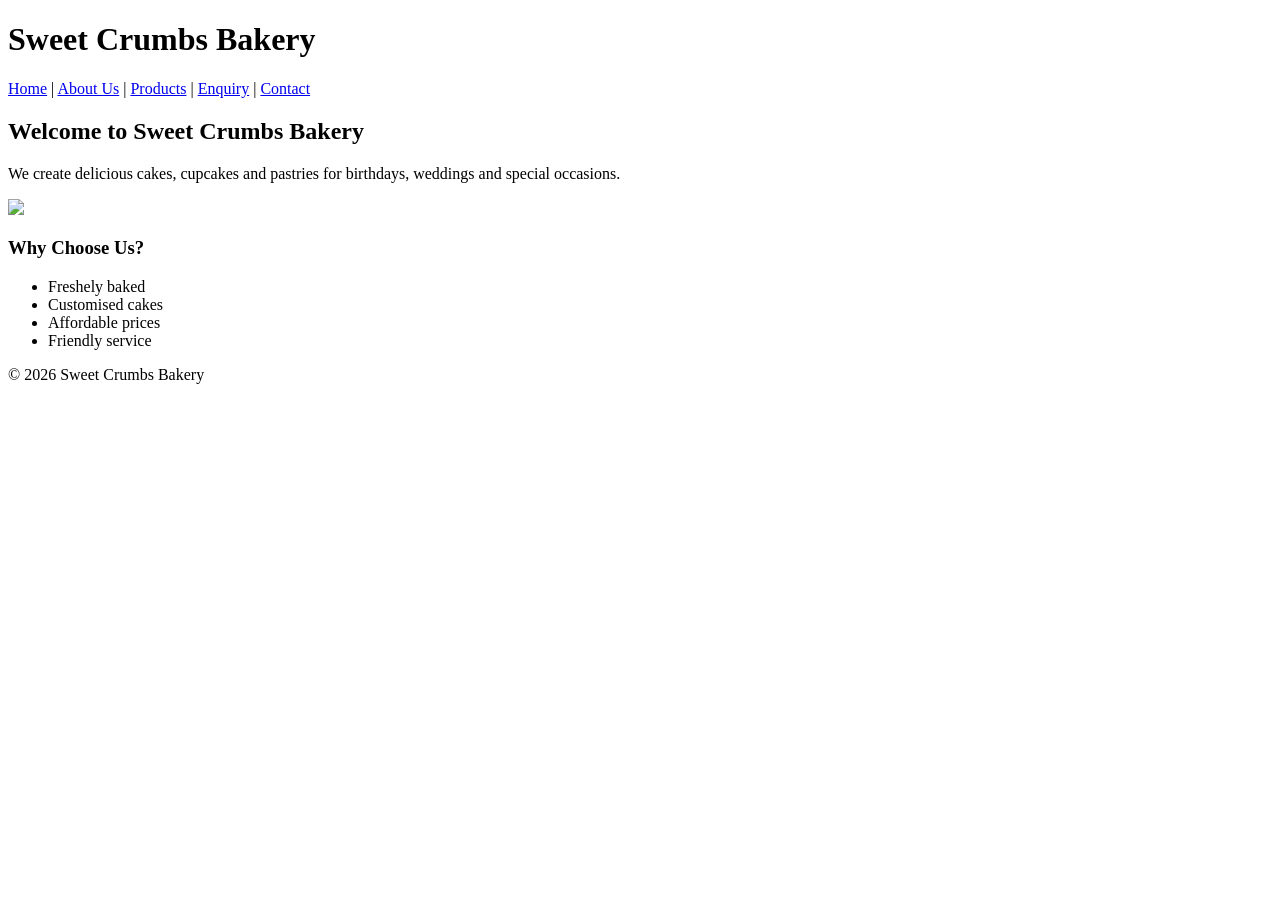
==== index.html @ f27a1487 "Add files via upload" ====
<!DOCTYPE html>
<html lang="en">

<head>

<meta charset="UTF-8">

<title>Home - Sweet Crumbs Bakery</title>

</head>


<body>


<header>

<h1>Sweet Crumbs Bakery</h1>


<nav>

<a href="index.html">Home</a> |

<a href="about.html">About Us</a> |

<a href="products.html">Products</a> |

<a href="enquiry.html">Enquiry</a> |

<a href="contact.html">Contact</a>

</nav>

</header>



<main>


<h2>Welcome to Sweet Crumbs Bakery</h2>


<p>
We create delicious cakes, cupcakes and pastries
for birthdays, weddings and special occasions.
</p>
<img src="images/cake3.png" cake3 width="500">
<h3>Why Choose Us?</h3>


<ul>

<li>Freshely baked</li>

<li>Customised cakes</li>

<li>Affordable prices</li>

<li>Friendly service</li>

</ul>


</main>



<footer>

<p>
&copy; 2026 Sweet Crumbs Bakery
</p>

</footer>


</body>

</html>
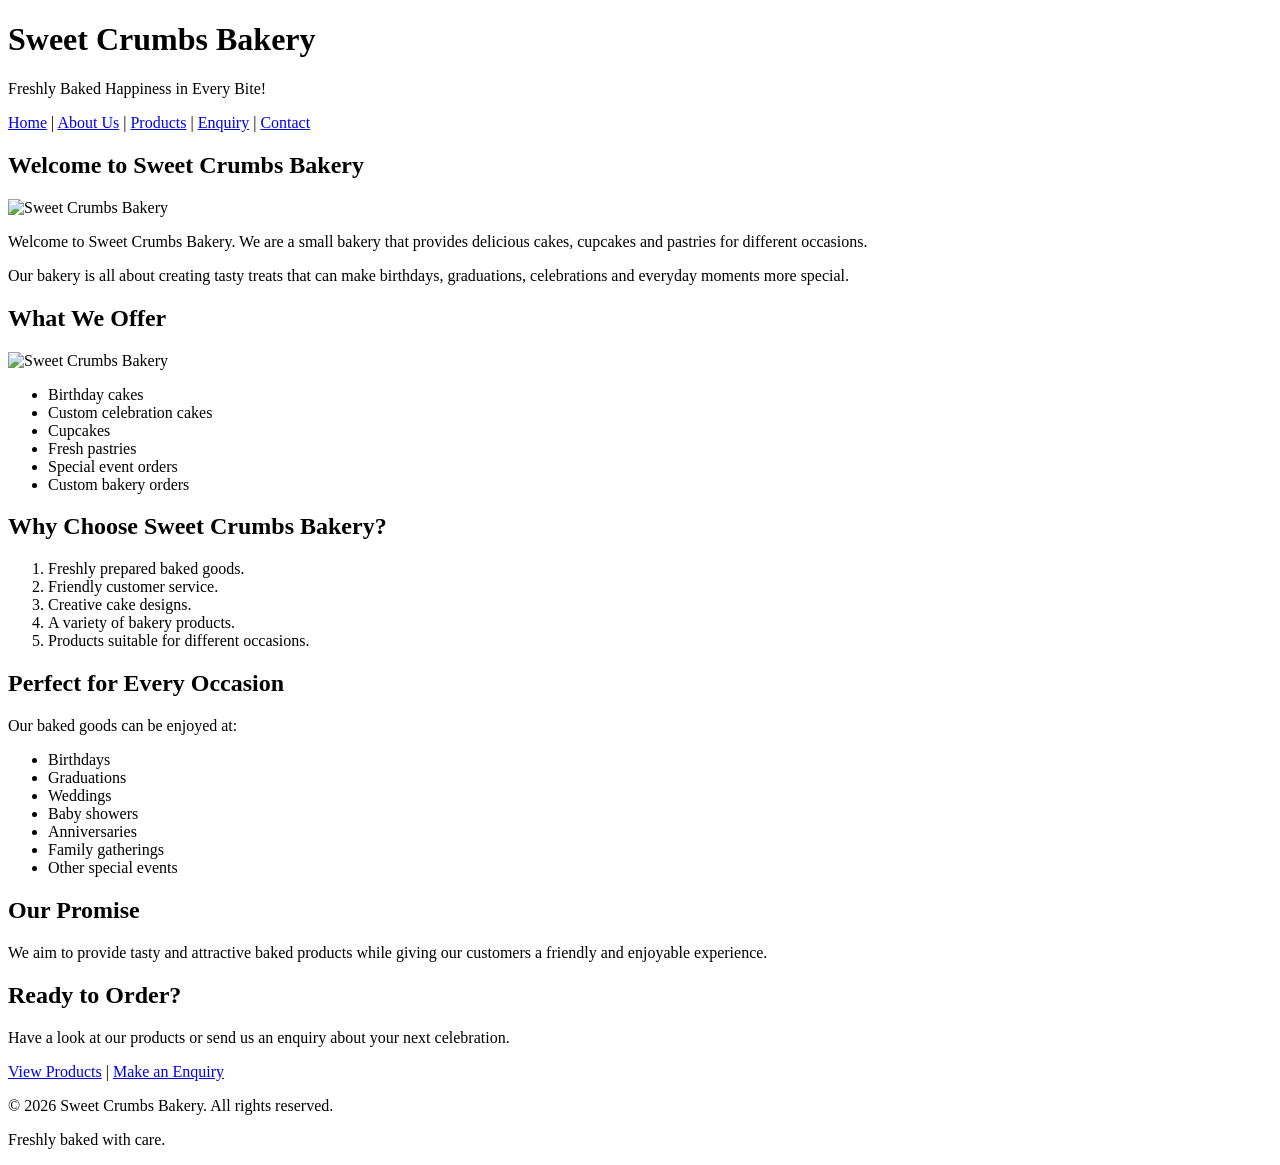
==== commit d9a67151: "Add files via upload" ====
--- a/index.html
+++ b/index.html
@@ -1,81 +1,97 @@
 <!DOCTYPE html>
-<html lang="en">
-
-<head>
-
-<meta charset="UTF-8">
-
-<title>Home - Sweet Crumbs Bakery</title>
-
-</head>
-
-
-<body>
-
-
-<header>
-
-<h1>Sweet Crumbs Bakery</h1>
-
-
-<nav>
-
-<a href="index.html">Home</a> |
-
-<a href="about.html">About Us</a> |
-
-<a href="products.html">Products</a> |
-
-<a href="enquiry.html">Enquiry</a> |
-
-<a href="contact.html">Contact</a>
-
-</nav>
-
-</header>
-
-
-
-<main>
-
-
-<h2>Welcome to Sweet Crumbs Bakery</h2>
-
-
-<p>
-We create delicious cakes, cupcakes and pastries
-for birthdays, weddings and special occasions.
-</p>
-<img src="images/cake3.png" cake3 width="500">
-<h3>Why Choose Us?</h3>
-
-
-<ul>
-
-<li>Freshely baked</li>
-
-<li>Customised cakes</li>
-
-<li>Affordable prices</li>
-
-<li>Friendly service</li>
-
-</ul>
-
-
-</main>
-
-
-
-<footer>
-
-<p>
-&copy; 2026 Sweet Crumbs Bakery
-</p>
-
-</footer>
-
-
-</body>
-
-</html>+<html>
+    <head>
+        <title>Sweet Crumbs Bakery - Home</title>
+    </head>
+    <body>
+    <header>
+        <h1>Sweet Crumbs Bakery</h1>
+        <p>Freshly Baked Happiness in Every Bite!</p>
+        <nav>
+            <a href="index.html">Home</a> |
+            <a href="About.html">About Us</a> |
+            <a href="Products.html">Products</a> |
+            <a href="Enquiry.html">Enquiry</a> |
+            <a href="Contact.html">Contact</a>
+        </nav>
+    </header>
+    <main>
+        <div>
+            <h2>Welcome to Sweet Crumbs Bakery</h2>
+            <img src="images/cake 6.jpg"
+                 alt="Sweet Crumbs Bakery"
+                 width="300">
+            <p>
+                Welcome to Sweet Crumbs Bakery. We are a small bakery
+                that provides delicious cakes, cupcakes and pastries
+                for different occasions.
+            </p>
+            <p>
+                Our bakery is all about creating tasty treats that
+                can make birthdays, graduations, celebrations and
+                everyday moments more special.
+            </p>
+        </div>
+        <div>
+            <h2>What We Offer</h2>
+            <img src="images/cake 2.jpg"
+                 alt="Sweet Crumbs Bakery"
+                 width="300">
+            <ul>
+                <li>Birthday cakes</li>
+                <li>Custom celebration cakes</li>
+                <li>Cupcakes</li>
+                <li>Fresh pastries</li>
+                <li>Special event orders</li>
+                <li>Custom bakery orders</li>
+            </ul>
+        </div>
+        <div>
+            <h2>Why Choose Sweet Crumbs Bakery?</h2>
+            <ol>
+                <li>Freshly prepared baked goods.</li>
+                <li>Friendly customer service.</li>
+                <li>Creative cake designs.</li>
+                <li>A variety of bakery products.</li>
+                <li>Products suitable for different occasions.</li>
+            </ol>
+        </div>
+        <div>
+            <h2>Perfect for Every Occasion</h2>
+            <p>Our baked goods can be enjoyed at:</p>
+            <ul>
+                <li>Birthdays</li>
+                <li>Graduations</li>
+                <li>Weddings</li>
+                <li>Baby showers</li>
+                <li>Anniversaries</li>
+                <li>Family gatherings</li>
+                <li>Other special events</li>
+            </ul>
+        </div>
+        <div>
+            <h2>Our Promise</h2>
+            <p>
+                We aim to provide tasty and attractive baked products
+                while giving our customers a friendly and enjoyable
+                experience.
+            </p>
+        </div>
+        <div>
+            <h2>Ready to Order?</h2>
+            <p>
+                Have a look at our products or send us an enquiry
+                about your next celebration.
+            </p>
+            <p>
+                <a href="Products.html">View Products</a> |
+                <a href="Enquiry.html">Make an Enquiry</a>
+            </p>
+        </div>
+    </main>
+    <footer>
+        <p>&copy; 2026 Sweet Crumbs Bakery. All rights reserved.</p>
+        <p>Freshly baked with care.</p>
+    </footer>
+ </body>
+ </html>
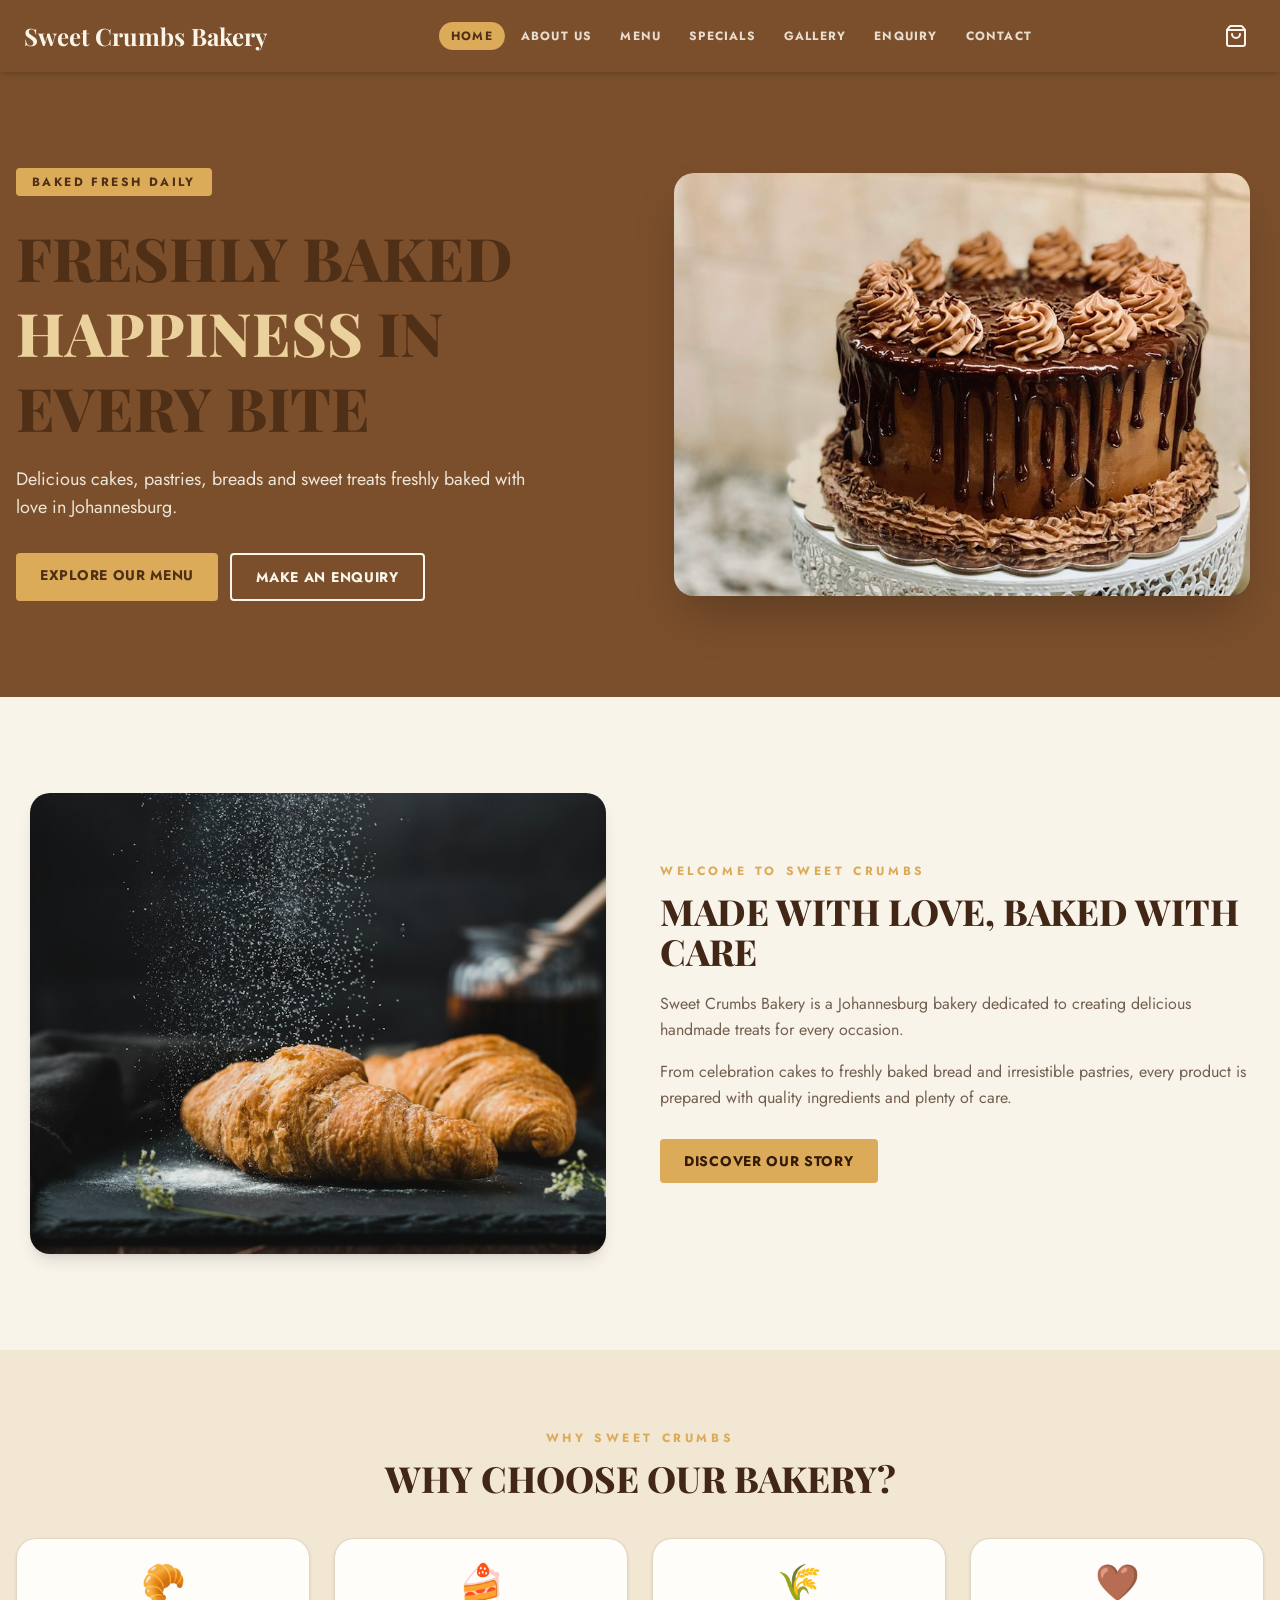
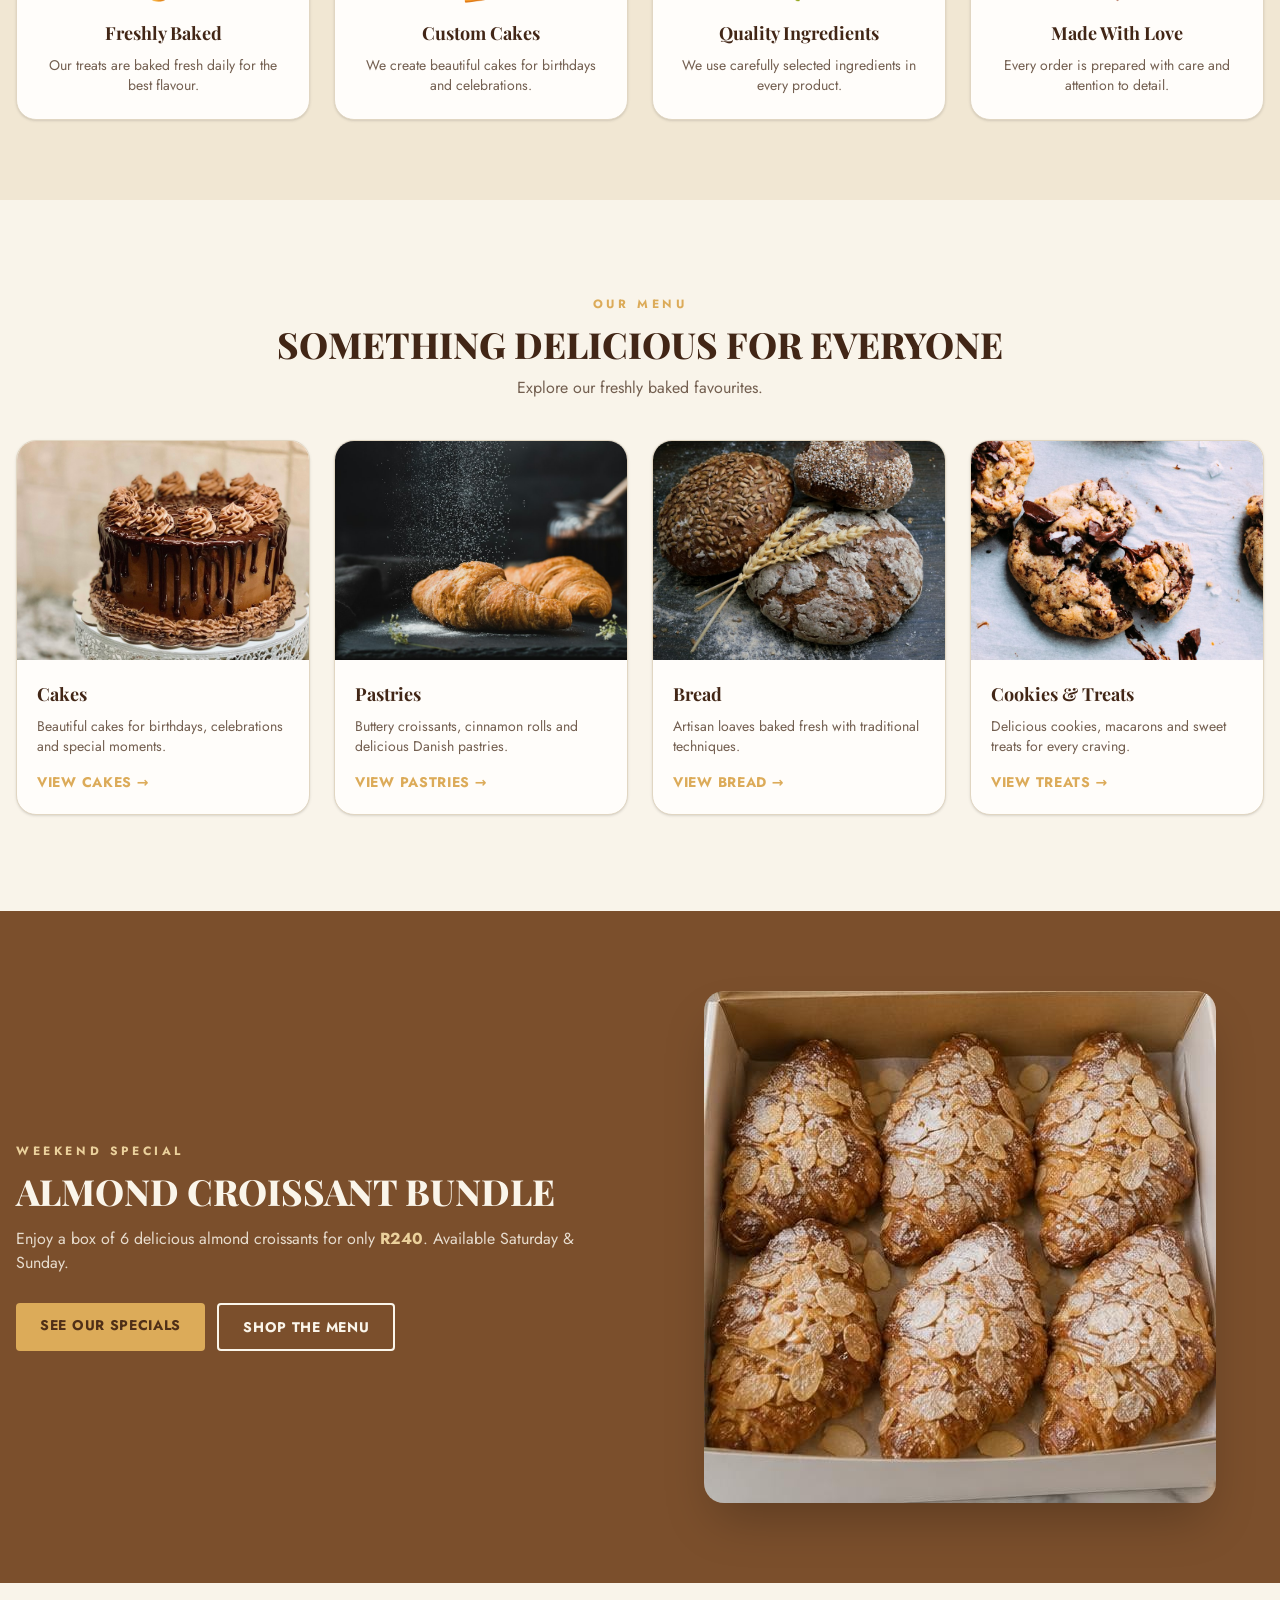
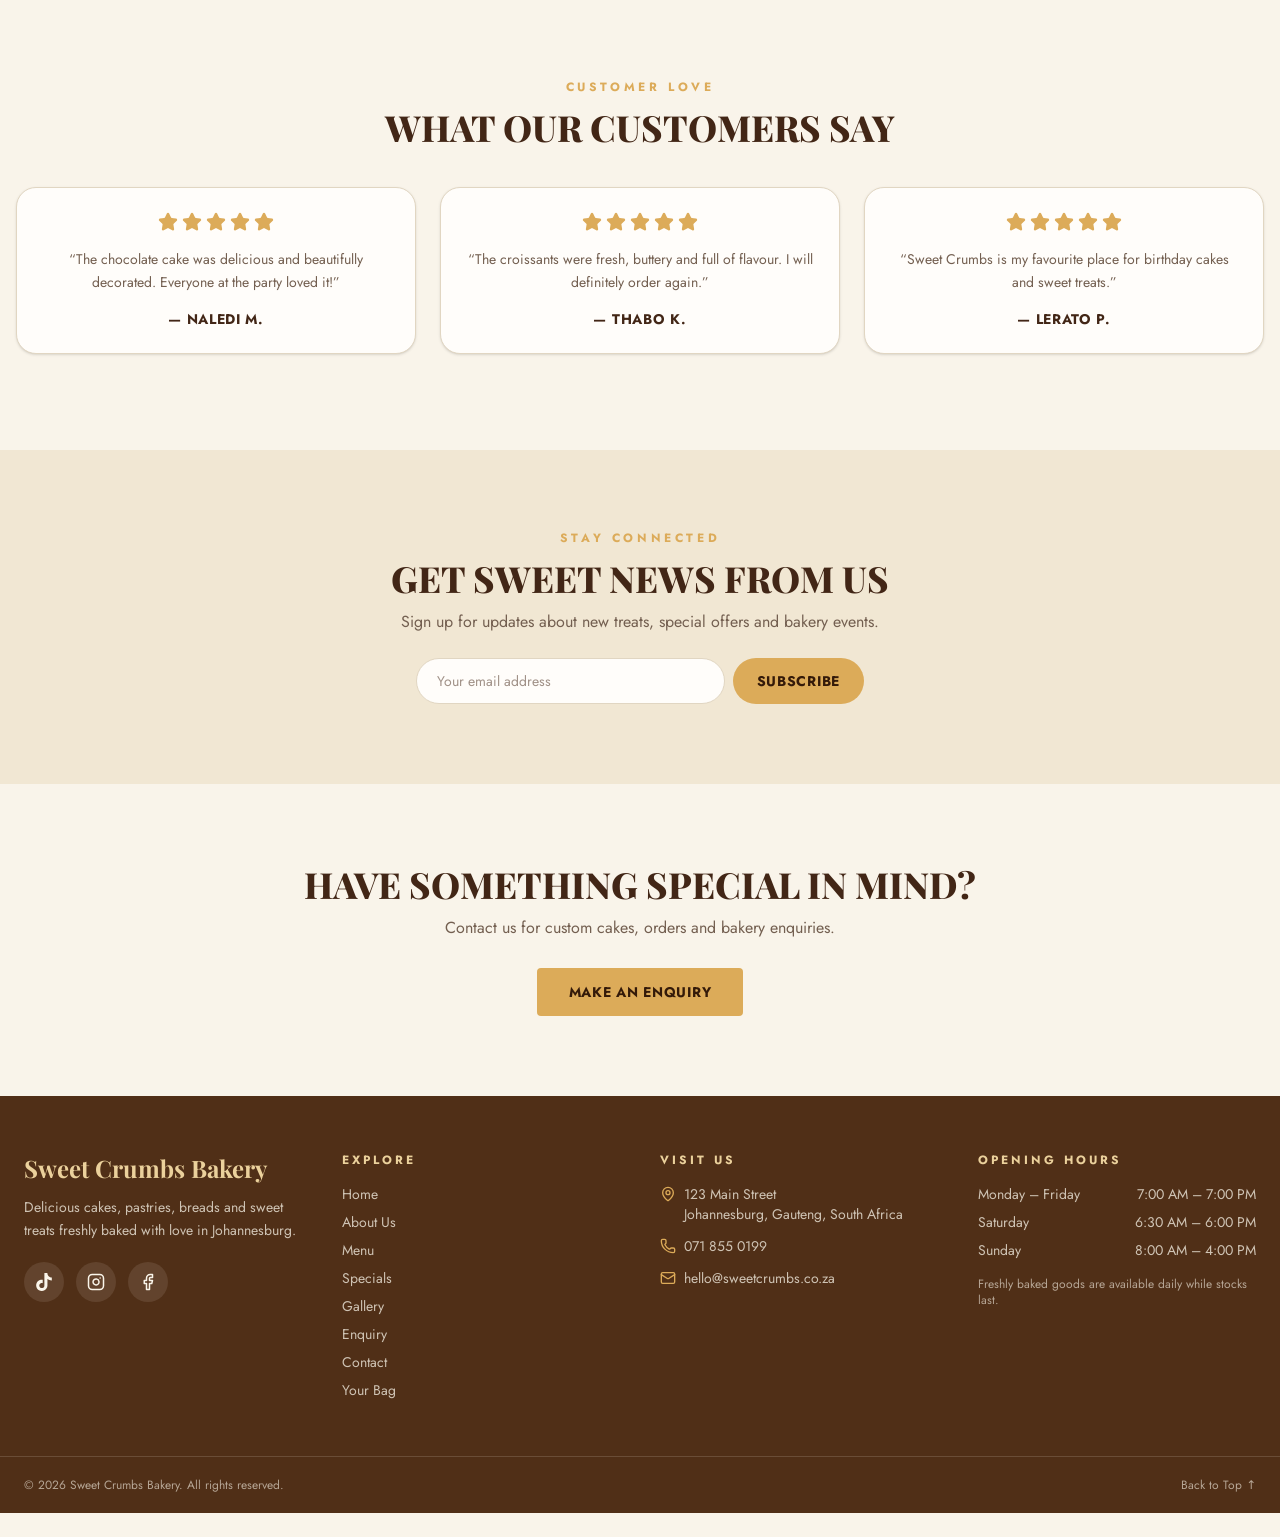
==== commit 4469ad9e: "Add files via upload" ====
--- a/index.html
+++ b/index.html
@@ -1,97 +1,10 @@
-<!DOCTYPE html>
-<html>
-    <head>
-        <title>Sweet Crumbs Bakery - Home</title>
-    </head>
-    <body>
-    <header>
-        <h1>Sweet Crumbs Bakery</h1>
-        <p>Freshly Baked Happiness in Every Bite!</p>
-        <nav>
-            <a href="index.html">Home</a> |
-            <a href="About.html">About Us</a> |
-            <a href="Products.html">Products</a> |
-            <a href="Enquiry.html">Enquiry</a> |
-            <a href="Contact.html">Contact</a>
-        </nav>
-    </header>
-    <main>
-        <div>
-            <h2>Welcome to Sweet Crumbs Bakery</h2>
-            <img src="images/cake 6.jpg"
-                 alt="Sweet Crumbs Bakery"
-                 width="300">
-            <p>
-                Welcome to Sweet Crumbs Bakery. We are a small bakery
-                that provides delicious cakes, cupcakes and pastries
-                for different occasions.
-            </p>
-            <p>
-                Our bakery is all about creating tasty treats that
-                can make birthdays, graduations, celebrations and
-                everyday moments more special.
-            </p>
-        </div>
-        <div>
-            <h2>What We Offer</h2>
-            <img src="images/cake 2.jpg"
-                 alt="Sweet Crumbs Bakery"
-                 width="300">
-            <ul>
-                <li>Birthday cakes</li>
-                <li>Custom celebration cakes</li>
-                <li>Cupcakes</li>
-                <li>Fresh pastries</li>
-                <li>Special event orders</li>
-                <li>Custom bakery orders</li>
-            </ul>
-        </div>
-        <div>
-            <h2>Why Choose Sweet Crumbs Bakery?</h2>
-            <ol>
-                <li>Freshly prepared baked goods.</li>
-                <li>Friendly customer service.</li>
-                <li>Creative cake designs.</li>
-                <li>A variety of bakery products.</li>
-                <li>Products suitable for different occasions.</li>
-            </ol>
-        </div>
-        <div>
-            <h2>Perfect for Every Occasion</h2>
-            <p>Our baked goods can be enjoyed at:</p>
-            <ul>
-                <li>Birthdays</li>
-                <li>Graduations</li>
-                <li>Weddings</li>
-                <li>Baby showers</li>
-                <li>Anniversaries</li>
-                <li>Family gatherings</li>
-                <li>Other special events</li>
-            </ul>
-        </div>
-        <div>
-            <h2>Our Promise</h2>
-            <p>
-                We aim to provide tasty and attractive baked products
-                while giving our customers a friendly and enjoyable
-                experience.
-            </p>
-        </div>
-        <div>
-            <h2>Ready to Order?</h2>
-            <p>
-                Have a look at our products or send us an enquiry
-                about your next celebration.
-            </p>
-            <p>
-                <a href="Products.html">View Products</a> |
-                <a href="Enquiry.html">Make an Enquiry</a>
-            </p>
-        </div>
-    </main>
-    <footer>
-        <p>&copy; 2026 Sweet Crumbs Bakery. All rights reserved.</p>
-        <p>Freshly baked with care.</p>
-    </footer>
- </body>
- </html>+<!DOCTYPE html>
+<html lang="en"><head><meta charset="utf-8"/><meta content="width=device-width, initial-scale=1" name="viewport"/><link data-precedence="default" href="styles/style.css" rel="stylesheet"/><link data-precedence="default" href="https://fonts.googleapis.com/css2?family=Playfair+Display:wght@600;700;800;900&amp;family=Jost:wght@400;500;600;700&amp;display=swap" rel="stylesheet"/><title>Sweet Crumbs Bakery | Freshly Baked Happiness in Every Bite</title><meta content="Sweet Crumbs Bakery" name="author"/><meta content="Delicious cakes, pastries, breads and sweet treats freshly baked with love in Johannesburg. Browse the menu and order from Sweet Crumbs Bakery." name="description"/><meta content="Sweet Crumbs Bakery" property="og:title"/><meta content="Delicious cakes, pastries, breads and sweet treats freshly baked with love in Johannesburg." property="og:description"/><meta content="website" property="og:type"/><meta content="summary_large_image" name="twitter:card"/><meta content="https://images.unsplash.com/photo-1578985545062-69928b1d9587?auto=format&amp;fit=crop&amp;w=1200&amp;q=80" property="og:image"/><meta content="https://images.unsplash.com/photo-1578985545062-69928b1d9587?auto=format&amp;fit=crop&amp;w=1200&amp;q=80" name="twitter:image"/><link href="Assets/favicon.ico" rel="icon" type="image/x-icon"/><link href="https://fonts.googleapis.com" rel="preconnect"/><link crossorigin="anonymous" href="https://fonts.gstatic.com" rel="preconnect"/>
+<meta content="Sweet Crumbs Bakery" name="twitter:title"/><meta content="Delicious cakes, pastries, breads and sweet treats freshly baked with love in Johannesburg." name="twitter:description"/></head><body><div class="flex min-h-screen flex-col bg-background font-body text-foreground" id="top"><header class="sticky top-0 z-40 bg-bakery-brown shadow-md"><div class="mx-auto flex max-w-7xl items-center justify-between gap-4 px-4 py-4 sm:px-6"><a aria-current="page" class="font-display text-xl font-bold text-bakery-cream sm:text-2xl active" data-status="active" href="index.html">Sweet Crumbs Bakery</a><nav aria-label="Main navigation" class="hidden items-center gap-1 lg:flex"><a aria-current="page" class="rounded-full px-3 py-1.5 text-xs font-bold uppercase tracking-widest transition-colors bg-bakery-gold text-bakery-brown-deep active" data-status="active" href="index.html">Home</a><a class="rounded-full px-3 py-1.5 text-xs font-bold uppercase tracking-widest transition-colors text-bakery-cream/85 hover:text-bakery-gold-soft" href="about.html">About Us</a><a class="rounded-full px-3 py-1.5 text-xs font-bold uppercase tracking-widest transition-colors text-bakery-cream/85 hover:text-bakery-gold-soft" href="menu.html">Menu</a><a class="rounded-full px-3 py-1.5 text-xs font-bold uppercase tracking-widest transition-colors text-bakery-cream/85 hover:text-bakery-gold-soft" href="specials.html">Specials</a><a class="rounded-full px-3 py-1.5 text-xs font-bold uppercase tracking-widest transition-colors text-bakery-cream/85 hover:text-bakery-gold-soft" href="gallery.html">Gallery</a><a class="rounded-full px-3 py-1.5 text-xs font-bold uppercase tracking-widest transition-colors text-bakery-cream/85 hover:text-bakery-gold-soft" href="enquiry.html">Enquiry</a><a class="rounded-full px-3 py-1.5 text-xs font-bold uppercase tracking-widest transition-colors text-bakery-cream/85 hover:text-bakery-gold-soft" href="contact.html">Contact</a></nav><div class="flex items-center gap-2"><a aria-label="Open your bag, 0 items" class="relative inline-flex items-center justify-center rounded-full p-2 text-bakery-cream transition-colors hover:text-bakery-gold-soft" href="cart.html"><svg aria-hidden="true" class="lucide lucide-shopping-bag h-6 w-6" fill="none" height="24" stroke="currentColor" stroke-linecap="round" stroke-linejoin="round" stroke-width="2" viewbox="0 0 24 24" width="24" xmlns="http://www.w3.org/2000/svg"><path d="M16 10a4 4 0 0 1-8 0"></path><path d="M3.103 6.034h17.794"></path><path d="M3.4 5.467a2 2 0 0 0-.4 1.2V20a2 2 0 0 0 2 2h14a2 2 0 0 0 2-2V6.667a2 2 0 0 0-.4-1.2l-2-2.667A2 2 0 0 0 17 2H7a2 2 0 0 0-1.6.8z"></path></svg></a><button aria-expanded="false" aria-label="Open menu" class="inline-flex items-center justify-center rounded-full p-2 text-bakery-cream transition-colors hover:text-bakery-gold-soft lg:hidden" type="button"><svg aria-hidden="true" class="lucide lucide-menu h-6 w-6" fill="none" height="24" stroke="currentColor" stroke-linecap="round" stroke-linejoin="round" stroke-width="2" viewbox="0 0 24 24" width="24" xmlns="http://www.w3.org/2000/svg"><path d="M4 5h16"></path><path d="M4 12h16"></path><path d="M4 19h16"></path></svg></button></div></div></header><main class="flex-1"><!--$--><div><section class="bg-bakery-brown px-4 py-16 sm:py-24"><div class="mx-auto grid max-w-7xl items-center gap-10 lg:grid-cols-2"><div class="text-center lg:text-left"><span class="inline-block rounded bg-bakery-gold px-4 py-1.5 text-xs font-bold uppercase tracking-[0.2em] text-bakery-brown-deep">Baked Fresh Daily</span><h1 class="mt-6 font-display text-4xl font-extrabold uppercase leading-tight text-bakery-brown-deep sm:text-5xl lg:text-6xl">Freshly Baked<!-- --> <span class="text-bakery-gold-soft">Happiness</span> in Every Bite</h1><p class="mx-auto mt-5 max-w-lg text-lg text-bakery-cream/90 lg:mx-0">Delicious cakes, pastries, breads and sweet treats freshly baked with love in Johannesburg.</p><div class="mt-8 flex flex-wrap justify-center gap-3 lg:justify-start"><a class="rounded bg-bakery-gold px-6 py-3 text-sm font-bold uppercase tracking-wider text-bakery-brown-deep transition-colors hover:bg-bakery-gold-soft" href="menu.html">Explore Our Menu</a><a class="rounded border-2 border-bakery-cream px-6 py-3 text-sm font-bold uppercase tracking-wider text-bakery-cream transition-colors hover:bg-bakery-cream hover:text-bakery-brown-deep" href="enquiry.html">Make an Enquiry</a></div></div><div><img alt="Chocolate cake with chocolate icing" class="mx-auto w-full max-w-xl rounded-2xl shadow-2xl" src="images/photo-1578985545062-69928b1d95.jpg"/></div></div></section><section class="px-4 py-16 sm:py-24"><div class="mx-auto grid max-w-7xl items-center gap-10 lg:grid-cols-2"><div><img alt="Fresh butter croissants" class="mx-auto w-full max-w-xl rounded-2xl shadow-lg" src="images/photo-1555507036-ab1f4038808a.jpg"/></div><div class="text-center lg:text-left"><p class="text-xs font-bold uppercase tracking-[0.3em] text-primary">Welcome to Sweet Crumbs</p><h2 class="mt-3 font-display text-3xl font-extrabold uppercase text-foreground sm:text-4xl">Made With Love, Baked With Care</h2><p class="mt-5 text-base leading-relaxed text-muted-foreground">Sweet Crumbs Bakery is a Johannesburg bakery dedicated to creating delicious handmade treats for every occasion.</p><p class="mt-4 text-base leading-relaxed text-muted-foreground">From celebration cakes to freshly baked bread and irresistible pastries, every product is prepared with quality ingredients and plenty of care.</p><a class="mt-7 inline-block rounded bg-primary px-6 py-3 text-sm font-bold uppercase tracking-wider text-primary-foreground transition-colors hover:bg-primary/90" href="about.html">Discover Our Story</a></div></div></section><section class="bg-secondary px-4 py-16 sm:py-20"><div class="mx-auto max-w-7xl text-center"><p class="text-xs font-bold uppercase tracking-[0.3em] text-primary">Why Sweet Crumbs</p><h2 class="mt-3 font-display text-3xl font-extrabold uppercase text-foreground sm:text-4xl">Why Choose Our Bakery?</h2><div class="mt-10 grid gap-6 sm:grid-cols-2 lg:grid-cols-4"><div class="rounded-2xl border bg-card p-6 shadow-sm transition-shadow hover:shadow-md"><div class="text-4xl">🥐</div><h3 class="mt-4 font-display text-lg font-bold text-foreground">Freshly Baked</h3><p class="mt-2 text-sm text-muted-foreground">Our treats are baked fresh daily for the best flavour.</p></div><div class="rounded-2xl border bg-card p-6 shadow-sm transition-shadow hover:shadow-md"><div class="text-4xl">🍰</div><h3 class="mt-4 font-display text-lg font-bold text-foreground">Custom Cakes</h3><p class="mt-2 text-sm text-muted-foreground">We create beautiful cakes for birthdays and celebrations.</p></div><div class="rounded-2xl border bg-card p-6 shadow-sm transition-shadow hover:shadow-md"><div class="text-4xl">🌾</div><h3 class="mt-4 font-display text-lg font-bold text-foreground">Quality Ingredients</h3><p class="mt-2 text-sm text-muted-foreground">We use carefully selected ingredients in every product.</p></div><div class="rounded-2xl border bg-card p-6 shadow-sm transition-shadow hover:shadow-md"><div class="text-4xl">🤎</div><h3 class="mt-4 font-display text-lg font-bold text-foreground">Made With Love</h3><p class="mt-2 text-sm text-muted-foreground">Every order is prepared with care and attention to detail.</p></div></div></div></section><section class="px-4 py-16 sm:py-24"><div class="mx-auto max-w-7xl text-center"><p class="text-xs font-bold uppercase tracking-[0.3em] text-primary">Our Menu</p><h2 class="mt-3 font-display text-3xl font-extrabold uppercase text-foreground sm:text-4xl">Something Delicious for Everyone</h2><p class="mt-3 text-base text-muted-foreground">Explore our freshly baked favourites.</p><div class="mt-10 grid gap-6 sm:grid-cols-2 lg:grid-cols-4"><div class="group overflow-hidden rounded-2xl border bg-card text-left shadow-sm transition-shadow hover:shadow-md"><div class="aspect-[4/3] overflow-hidden"><img alt="Cakes" class="h-full w-full object-cover transition-transform duration-300 group-hover:scale-105" loading="lazy" src="images/photo-1578985545062-69928b1d95.jpg"/></div><div class="p-5"><h3 class="font-display text-lg font-bold text-foreground">Cakes</h3><p class="mt-2 text-sm text-muted-foreground">Beautiful cakes for birthdays, celebrations and special moments.</p><a class="mt-4 inline-block text-sm font-bold uppercase tracking-wider text-primary transition-colors hover:text-primary/80" href="menu.html">View Cakes<!-- --> →</a></div></div><div class="group overflow-hidden rounded-2xl border bg-card text-left shadow-sm transition-shadow hover:shadow-md"><div class="aspect-[4/3] overflow-hidden"><img alt="Pastries" class="h-full w-full object-cover transition-transform duration-300 group-hover:scale-105" loading="lazy" src="images/photo-1555507036-ab1f4038808a.jpg"/></div><div class="p-5"><h3 class="font-display text-lg font-bold text-foreground">Pastries</h3><p class="mt-2 text-sm text-muted-foreground">Buttery croissants, cinnamon rolls and delicious Danish pastries.</p><a class="mt-4 inline-block text-sm font-bold uppercase tracking-wider text-primary transition-colors hover:text-primary/80" href="menu.html">View Pastries<!-- --> →</a></div></div><div class="group overflow-hidden rounded-2xl border bg-card text-left shadow-sm transition-shadow hover:shadow-md"><div class="aspect-[4/3] overflow-hidden"><img alt="Bread" class="h-full w-full object-cover transition-transform duration-300 group-hover:scale-105" loading="lazy" src="images/photo-1509440159596-0249088772.jpg"/></div><div class="p-5"><h3 class="font-display text-lg font-bold text-foreground">Bread</h3><p class="mt-2 text-sm text-muted-foreground">Artisan loaves baked fresh with traditional techniques.</p><a class="mt-4 inline-block text-sm font-bold uppercase tracking-wider text-primary transition-colors hover:text-primary/80" href="menu.html">View Bread<!-- --> →</a></div></div><div class="group overflow-hidden rounded-2xl border bg-card text-left shadow-sm transition-shadow hover:shadow-md"><div class="aspect-[4/3] overflow-hidden"><img alt="Cookies &amp; Treats" class="h-full w-full object-cover transition-transform duration-300 group-hover:scale-105" loading="lazy" src="images/photo-1499636136210-6f4ee91558.jpg"/></div><div class="p-5"><h3 class="font-display text-lg font-bold text-foreground">Cookies &amp; Treats</h3><p class="mt-2 text-sm text-muted-foreground">Delicious cookies, macarons and sweet treats for every craving.</p><a class="mt-4 inline-block text-sm font-bold uppercase tracking-wider text-primary transition-colors hover:text-primary/80" href="menu.html">View Treats<!-- --> →</a></div></div></div></div></section><section class="bg-bakery-brown px-4 py-16 sm:py-20"><div class="mx-auto grid max-w-7xl items-center gap-8 lg:grid-cols-2"><div class="text-center lg:text-left"><p class="text-xs font-bold uppercase tracking-[0.3em] text-bakery-gold-soft">Weekend Special</p><h2 class="mt-3 font-display text-3xl font-extrabold uppercase text-bakery-cream sm:text-4xl">Almond Croissant Bundle</h2><p class="mt-4 text-base text-bakery-cream/85">Enjoy a box of 6 delicious almond croissants for only<!-- --> <span class="font-bold text-bakery-gold-soft">R240</span>. Available Saturday &amp; Sunday.</p><div class="mt-7 flex flex-wrap justify-center gap-3 lg:justify-start"><a class="rounded bg-bakery-gold px-6 py-3 text-sm font-bold uppercase tracking-wider text-bakery-brown-deep transition-colors hover:bg-bakery-gold-soft" href="specials.html">See Our Specials</a><a class="rounded border-2 border-bakery-cream px-6 py-3 text-sm font-bold uppercase tracking-wider text-bakery-cream transition-colors hover:bg-bakery-cream hover:text-bakery-brown-deep" href="menu.html">Shop the Menu</a></div></div><img alt="Almond croissants" class="mx-auto w-full max-w-lg rounded-2xl shadow-2xl" loading="lazy" src="images/almond-croissants.jpg"/></div></section><section class="px-4 py-16 sm:py-24"><div class="mx-auto max-w-7xl text-center"><p class="text-xs font-bold uppercase tracking-[0.3em] text-primary">Customer Love</p><h2 class="mt-3 font-display text-3xl font-extrabold uppercase text-foreground sm:text-4xl">What Our Customers Say</h2><div class="mt-10 grid gap-6 md:grid-cols-3"><div class="rounded-2xl border bg-card p-6 shadow-sm"><div class="flex justify-center gap-1 text-primary"><svg aria-hidden="true" class="lucide lucide-star h-5 w-5 fill-current" fill="none" height="24" stroke="currentColor" stroke-linecap="round" stroke-linejoin="round" stroke-width="2" viewbox="0 0 24 24" width="24" xmlns="http://www.w3.org/2000/svg"><path d="M11.525 2.295a.53.53 0 0 1 .95 0l2.31 4.679a2.123 2.123 0 0 0 1.595 1.16l5.166.756a.53.53 0 0 1 .294.904l-3.736 3.638a2.123 2.123 0 0 0-.611 1.878l.882 5.14a.53.53 0 0 1-.771.56l-4.618-2.428a2.122 2.122 0 0 0-1.973 0L6.396 21.01a.53.53 0 0 1-.77-.56l.881-5.139a2.122 2.122 0 0 0-.611-1.879L2.16 9.795a.53.53 0 0 1 .294-.906l5.165-.755a2.122 2.122 0 0 0 1.597-1.16z"></path></svg><svg aria-hidden="true" class="lucide lucide-star h-5 w-5 fill-current" fill="none" height="24" stroke="currentColor" stroke-linecap="round" stroke-linejoin="round" stroke-width="2" viewbox="0 0 24 24" width="24" xmlns="http://www.w3.org/2000/svg"><path d="M11.525 2.295a.53.53 0 0 1 .95 0l2.31 4.679a2.123 2.123 0 0 0 1.595 1.16l5.166.756a.53.53 0 0 1 .294.904l-3.736 3.638a2.123 2.123 0 0 0-.611 1.878l.882 5.14a.53.53 0 0 1-.771.56l-4.618-2.428a2.122 2.122 0 0 0-1.973 0L6.396 21.01a.53.53 0 0 1-.77-.56l.881-5.139a2.122 2.122 0 0 0-.611-1.879L2.16 9.795a.53.53 0 0 1 .294-.906l5.165-.755a2.122 2.122 0 0 0 1.597-1.16z"></path></svg><svg aria-hidden="true" class="lucide lucide-star h-5 w-5 fill-current" fill="none" height="24" stroke="currentColor" stroke-linecap="round" stroke-linejoin="round" stroke-width="2" viewbox="0 0 24 24" width="24" xmlns="http://www.w3.org/2000/svg"><path d="M11.525 2.295a.53.53 0 0 1 .95 0l2.31 4.679a2.123 2.123 0 0 0 1.595 1.16l5.166.756a.53.53 0 0 1 .294.904l-3.736 3.638a2.123 2.123 0 0 0-.611 1.878l.882 5.14a.53.53 0 0 1-.771.56l-4.618-2.428a2.122 2.122 0 0 0-1.973 0L6.396 21.01a.53.53 0 0 1-.77-.56l.881-5.139a2.122 2.122 0 0 0-.611-1.879L2.16 9.795a.53.53 0 0 1 .294-.906l5.165-.755a2.122 2.122 0 0 0 1.597-1.16z"></path></svg><svg aria-hidden="true" class="lucide lucide-star h-5 w-5 fill-current" fill="none" height="24" stroke="currentColor" stroke-linecap="round" stroke-linejoin="round" stroke-width="2" viewbox="0 0 24 24" width="24" xmlns="http://www.w3.org/2000/svg"><path d="M11.525 2.295a.53.53 0 0 1 .95 0l2.31 4.679a2.123 2.123 0 0 0 1.595 1.16l5.166.756a.53.53 0 0 1 .294.904l-3.736 3.638a2.123 2.123 0 0 0-.611 1.878l.882 5.14a.53.53 0 0 1-.771.56l-4.618-2.428a2.122 2.122 0 0 0-1.973 0L6.396 21.01a.53.53 0 0 1-.77-.56l.881-5.139a2.122 2.122 0 0 0-.611-1.879L2.16 9.795a.53.53 0 0 1 .294-.906l5.165-.755a2.122 2.122 0 0 0 1.597-1.16z"></path></svg><svg aria-hidden="true" class="lucide lucide-star h-5 w-5 fill-current" fill="none" height="24" stroke="currentColor" stroke-linecap="round" stroke-linejoin="round" stroke-width="2" viewbox="0 0 24 24" width="24" xmlns="http://www.w3.org/2000/svg"><path d="M11.525 2.295a.53.53 0 0 1 .95 0l2.31 4.679a2.123 2.123 0 0 0 1.595 1.16l5.166.756a.53.53 0 0 1 .294.904l-3.736 3.638a2.123 2.123 0 0 0-.611 1.878l.882 5.14a.53.53 0 0 1-.771.56l-4.618-2.428a2.122 2.122 0 0 0-1.973 0L6.396 21.01a.53.53 0 0 1-.77-.56l.881-5.139a2.122 2.122 0 0 0-.611-1.879L2.16 9.795a.53.53 0 0 1 .294-.906l5.165-.755a2.122 2.122 0 0 0 1.597-1.16z"></path></svg></div><p class="mt-4 text-sm leading-relaxed text-muted-foreground">“<!-- -->The chocolate cake was delicious and beautifully decorated. Everyone at the party loved it!<!-- -->”</p><p class="mt-4 text-sm font-bold uppercase tracking-wider text-foreground">— <!-- -->Naledi M.</p></div><div class="rounded-2xl border bg-card p-6 shadow-sm"><div class="flex justify-center gap-1 text-primary"><svg aria-hidden="true" class="lucide lucide-star h-5 w-5 fill-current" fill="none" height="24" stroke="currentColor" stroke-linecap="round" stroke-linejoin="round" stroke-width="2" viewbox="0 0 24 24" width="24" xmlns="http://www.w3.org/2000/svg"><path d="M11.525 2.295a.53.53 0 0 1 .95 0l2.31 4.679a2.123 2.123 0 0 0 1.595 1.16l5.166.756a.53.53 0 0 1 .294.904l-3.736 3.638a2.123 2.123 0 0 0-.611 1.878l.882 5.14a.53.53 0 0 1-.771.56l-4.618-2.428a2.122 2.122 0 0 0-1.973 0L6.396 21.01a.53.53 0 0 1-.77-.56l.881-5.139a2.122 2.122 0 0 0-.611-1.879L2.16 9.795a.53.53 0 0 1 .294-.906l5.165-.755a2.122 2.122 0 0 0 1.597-1.16z"></path></svg><svg aria-hidden="true" class="lucide lucide-star h-5 w-5 fill-current" fill="none" height="24" stroke="currentColor" stroke-linecap="round" stroke-linejoin="round" stroke-width="2" viewbox="0 0 24 24" width="24" xmlns="http://www.w3.org/2000/svg"><path d="M11.525 2.295a.53.53 0 0 1 .95 0l2.31 4.679a2.123 2.123 0 0 0 1.595 1.16l5.166.756a.53.53 0 0 1 .294.904l-3.736 3.638a2.123 2.123 0 0 0-.611 1.878l.882 5.14a.53.53 0 0 1-.771.56l-4.618-2.428a2.122 2.122 0 0 0-1.973 0L6.396 21.01a.53.53 0 0 1-.77-.56l.881-5.139a2.122 2.122 0 0 0-.611-1.879L2.16 9.795a.53.53 0 0 1 .294-.906l5.165-.755a2.122 2.122 0 0 0 1.597-1.16z"></path></svg><svg aria-hidden="true" class="lucide lucide-star h-5 w-5 fill-current" fill="none" height="24" stroke="currentColor" stroke-linecap="round" stroke-linejoin="round" stroke-width="2" viewbox="0 0 24 24" width="24" xmlns="http://www.w3.org/2000/svg"><path d="M11.525 2.295a.53.53 0 0 1 .95 0l2.31 4.679a2.123 2.123 0 0 0 1.595 1.16l5.166.756a.53.53 0 0 1 .294.904l-3.736 3.638a2.123 2.123 0 0 0-.611 1.878l.882 5.14a.53.53 0 0 1-.771.56l-4.618-2.428a2.122 2.122 0 0 0-1.973 0L6.396 21.01a.53.53 0 0 1-.77-.56l.881-5.139a2.122 2.122 0 0 0-.611-1.879L2.16 9.795a.53.53 0 0 1 .294-.906l5.165-.755a2.122 2.122 0 0 0 1.597-1.16z"></path></svg><svg aria-hidden="true" class="lucide lucide-star h-5 w-5 fill-current" fill="none" height="24" stroke="currentColor" stroke-linecap="round" stroke-linejoin="round" stroke-width="2" viewbox="0 0 24 24" width="24" xmlns="http://www.w3.org/2000/svg"><path d="M11.525 2.295a.53.53 0 0 1 .95 0l2.31 4.679a2.123 2.123 0 0 0 1.595 1.16l5.166.756a.53.53 0 0 1 .294.904l-3.736 3.638a2.123 2.123 0 0 0-.611 1.878l.882 5.14a.53.53 0 0 1-.771.56l-4.618-2.428a2.122 2.122 0 0 0-1.973 0L6.396 21.01a.53.53 0 0 1-.77-.56l.881-5.139a2.122 2.122 0 0 0-.611-1.879L2.16 9.795a.53.53 0 0 1 .294-.906l5.165-.755a2.122 2.122 0 0 0 1.597-1.16z"></path></svg><svg aria-hidden="true" class="lucide lucide-star h-5 w-5 fill-current" fill="none" height="24" stroke="currentColor" stroke-linecap="round" stroke-linejoin="round" stroke-width="2" viewbox="0 0 24 24" width="24" xmlns="http://www.w3.org/2000/svg"><path d="M11.525 2.295a.53.53 0 0 1 .95 0l2.31 4.679a2.123 2.123 0 0 0 1.595 1.16l5.166.756a.53.53 0 0 1 .294.904l-3.736 3.638a2.123 2.123 0 0 0-.611 1.878l.882 5.14a.53.53 0 0 1-.771.56l-4.618-2.428a2.122 2.122 0 0 0-1.973 0L6.396 21.01a.53.53 0 0 1-.77-.56l.881-5.139a2.122 2.122 0 0 0-.611-1.879L2.16 9.795a.53.53 0 0 1 .294-.906l5.165-.755a2.122 2.122 0 0 0 1.597-1.16z"></path></svg></div><p class="mt-4 text-sm leading-relaxed text-muted-foreground">“<!-- -->The croissants were fresh, buttery and full of flavour. I will definitely order again.<!-- -->”</p><p class="mt-4 text-sm font-bold uppercase tracking-wider text-foreground">— <!-- -->Thabo K.</p></div><div class="rounded-2xl border bg-card p-6 shadow-sm"><div class="flex justify-center gap-1 text-primary"><svg aria-hidden="true" class="lucide lucide-star h-5 w-5 fill-current" fill="none" height="24" stroke="currentColor" stroke-linecap="round" stroke-linejoin="round" stroke-width="2" viewbox="0 0 24 24" width="24" xmlns="http://www.w3.org/2000/svg"><path d="M11.525 2.295a.53.53 0 0 1 .95 0l2.31 4.679a2.123 2.123 0 0 0 1.595 1.16l5.166.756a.53.53 0 0 1 .294.904l-3.736 3.638a2.123 2.123 0 0 0-.611 1.878l.882 5.14a.53.53 0 0 1-.771.56l-4.618-2.428a2.122 2.122 0 0 0-1.973 0L6.396 21.01a.53.53 0 0 1-.77-.56l.881-5.139a2.122 2.122 0 0 0-.611-1.879L2.16 9.795a.53.53 0 0 1 .294-.906l5.165-.755a2.122 2.122 0 0 0 1.597-1.16z"></path></svg><svg aria-hidden="true" class="lucide lucide-star h-5 w-5 fill-current" fill="none" height="24" stroke="currentColor" stroke-linecap="round" stroke-linejoin="round" stroke-width="2" viewbox="0 0 24 24" width="24" xmlns="http://www.w3.org/2000/svg"><path d="M11.525 2.295a.53.53 0 0 1 .95 0l2.31 4.679a2.123 2.123 0 0 0 1.595 1.16l5.166.756a.53.53 0 0 1 .294.904l-3.736 3.638a2.123 2.123 0 0 0-.611 1.878l.882 5.14a.53.53 0 0 1-.771.56l-4.618-2.428a2.122 2.122 0 0 0-1.973 0L6.396 21.01a.53.53 0 0 1-.77-.56l.881-5.139a2.122 2.122 0 0 0-.611-1.879L2.16 9.795a.53.53 0 0 1 .294-.906l5.165-.755a2.122 2.122 0 0 0 1.597-1.16z"></path></svg><svg aria-hidden="true" class="lucide lucide-star h-5 w-5 fill-current" fill="none" height="24" stroke="currentColor" stroke-linecap="round" stroke-linejoin="round" stroke-width="2" viewbox="0 0 24 24" width="24" xmlns="http://www.w3.org/2000/svg"><path d="M11.525 2.295a.53.53 0 0 1 .95 0l2.31 4.679a2.123 2.123 0 0 0 1.595 1.16l5.166.756a.53.53 0 0 1 .294.904l-3.736 3.638a2.123 2.123 0 0 0-.611 1.878l.882 5.14a.53.53 0 0 1-.771.56l-4.618-2.428a2.122 2.122 0 0 0-1.973 0L6.396 21.01a.53.53 0 0 1-.77-.56l.881-5.139a2.122 2.122 0 0 0-.611-1.879L2.16 9.795a.53.53 0 0 1 .294-.906l5.165-.755a2.122 2.122 0 0 0 1.597-1.16z"></path></svg><svg aria-hidden="true" class="lucide lucide-star h-5 w-5 fill-current" fill="none" height="24" stroke="currentColor" stroke-linecap="round" stroke-linejoin="round" stroke-width="2" viewbox="0 0 24 24" width="24" xmlns="http://www.w3.org/2000/svg"><path d="M11.525 2.295a.53.53 0 0 1 .95 0l2.31 4.679a2.123 2.123 0 0 0 1.595 1.16l5.166.756a.53.53 0 0 1 .294.904l-3.736 3.638a2.123 2.123 0 0 0-.611 1.878l.882 5.14a.53.53 0 0 1-.771.56l-4.618-2.428a2.122 2.122 0 0 0-1.973 0L6.396 21.01a.53.53 0 0 1-.77-.56l.881-5.139a2.122 2.122 0 0 0-.611-1.879L2.16 9.795a.53.53 0 0 1 .294-.906l5.165-.755a2.122 2.122 0 0 0 1.597-1.16z"></path></svg><svg aria-hidden="true" class="lucide lucide-star h-5 w-5 fill-current" fill="none" height="24" stroke="currentColor" stroke-linecap="round" stroke-linejoin="round" stroke-width="2" viewbox="0 0 24 24" width="24" xmlns="http://www.w3.org/2000/svg"><path d="M11.525 2.295a.53.53 0 0 1 .95 0l2.31 4.679a2.123 2.123 0 0 0 1.595 1.16l5.166.756a.53.53 0 0 1 .294.904l-3.736 3.638a2.123 2.123 0 0 0-.611 1.878l.882 5.14a.53.53 0 0 1-.771.56l-4.618-2.428a2.122 2.122 0 0 0-1.973 0L6.396 21.01a.53.53 0 0 1-.77-.56l.881-5.139a2.122 2.122 0 0 0-.611-1.879L2.16 9.795a.53.53 0 0 1 .294-.906l5.165-.755a2.122 2.122 0 0 0 1.597-1.16z"></path></svg></div><p class="mt-4 text-sm leading-relaxed text-muted-foreground">“<!-- -->Sweet Crumbs is my favourite place for birthday cakes and sweet treats.<!-- -->”</p><p class="mt-4 text-sm font-bold uppercase tracking-wider text-foreground">— <!-- -->Lerato P.</p></div></div></div></section><section class="bg-secondary px-4 py-16 sm:py-20"><div class="mx-auto max-w-2xl text-center"><p class="text-xs font-bold uppercase tracking-[0.3em] text-primary">Stay Connected</p><h2 class="mt-3 font-display text-3xl font-extrabold uppercase text-foreground sm:text-4xl">Get Sweet News From Us</h2><p class="mt-3 text-base text-muted-foreground">Sign up for updates about new treats, special offers and bakery events.</p><form class="mx-auto mt-6 flex max-w-md gap-2"><input aria-label="Your email address" class="w-full rounded-full border bg-card px-5 py-3 text-sm text-foreground outline-none ring-primary focus:ring-2" placeholder="Your email address" required="" type="email"/><button class="shrink-0 rounded-full bg-primary px-6 py-3 text-sm font-bold uppercase tracking-wider text-primary-foreground transition-colors hover:bg-primary/90" type="submit">Subscribe</button></form></div></section><section class="px-4 py-16 text-center sm:py-20"><div class="mx-auto max-w-2xl"><h2 class="font-display text-3xl font-extrabold uppercase text-foreground sm:text-4xl">Have Something Special in Mind?</h2><p class="mt-3 text-base text-muted-foreground">Contact us for custom cakes, orders and bakery enquiries.</p><a class="mt-7 inline-block rounded bg-primary px-8 py-3.5 text-sm font-bold uppercase tracking-wider text-primary-foreground transition-colors hover:bg-primary/90" href="enquiry.html">Make an Enquiry</a></div></section></div><!--/$--></main><footer class="bg-bakery-brown-deep text-bakery-cream"><div class="mx-auto grid max-w-7xl gap-10 px-4 py-14 sm:px-6 md:grid-cols-2 lg:grid-cols-4"><div><p class="font-display text-2xl font-bold text-bakery-gold-soft">Sweet Crumbs Bakery</p><p class="mt-3 text-sm leading-relaxed text-bakery-cream/75">Delicious cakes, pastries, breads and sweet treats freshly baked with love in Johannesburg.</p><div class="mt-5 flex items-center gap-3"><a aria-label="Follow us on TikTok (opens in a new tab)" class="inline-flex h-10 w-10 items-center justify-center rounded-full bg-bakery-cream/10 text-bakery-cream transition-colors hover:bg-bakery-gold hover:text-bakery-brown-deep" href="https://www.tiktok.com/@sweetcrumbsbakery" rel="noopener noreferrer" target="_blank"><svg aria-hidden="true" class="h-4.5 w-4.5" fill="currentColor" viewbox="0 0 24 24"><path d="M12.53.02C13.84 0 15.14.01 16.44 0c.08 1.53.63 3.09 1.75 4.17 1.12 1.11 2.7 1.62 4.24 1.79v4.03c-1.44-.05-2.89-.35-4.2-.97-.57-.26-1.1-.59-1.62-.93-.01 2.92.01 5.84-.02 8.75-.08 1.4-.54 2.79-1.35 3.94-1.31 1.92-3.58 3.17-5.91 3.21-1.43.08-2.86-.31-4.08-1.03-2.02-1.19-3.44-3.37-3.65-5.71-.02-.5-.03-1-.01-1.49.18-1.9 1.12-3.72 2.58-4.96 1.66-1.44 3.98-2.13 6.15-1.72.02 1.48-.04 2.96-.04 4.44-.99-.32-2.15-.23-3.02.37-.63.41-1.11 1.04-1.36 1.75-.21.51-.15 1.07-.14 1.61.24 1.64 1.82 3.02 3.5 2.87 1.12-.01 2.19-.66 2.77-1.61.19-.33.4-.67.41-1.06.1-1.79.06-3.57.07-5.36.01-4.03-.01-8.05.02-12.07z"></path></svg></a><a aria-label="Follow us on Instagram (opens in a new tab)" class="inline-flex h-10 w-10 items-center justify-center rounded-full bg-bakery-cream/10 text-bakery-cream transition-colors hover:bg-bakery-gold hover:text-bakery-brown-deep" href="https://www.instagram.com/sweetcrumbsbakery" rel="noopener noreferrer" target="_blank"><svg aria-hidden="true" class="lucide lucide-instagram h-4.5 w-4.5" fill="none" height="24" stroke="currentColor" stroke-linecap="round" stroke-linejoin="round" stroke-width="2" viewbox="0 0 24 24" width="24" xmlns="http://www.w3.org/2000/svg"><rect height="20" rx="5" ry="5" width="20" x="2" y="2"></rect><path d="M16 11.37A4 4 0 1 1 12.63 8 4 4 0 0 1 16 11.37z"></path><line x1="17.5" x2="17.51" y1="6.5" y2="6.5"></line></svg></a><a aria-label="Follow us on Facebook (opens in a new tab)" class="inline-flex h-10 w-10 items-center justify-center rounded-full bg-bakery-cream/10 text-bakery-cream transition-colors hover:bg-bakery-gold hover:text-bakery-brown-deep" href="https://www.facebook.com/sweetcrumbsbakery" rel="noopener noreferrer" target="_blank"><svg aria-hidden="true" class="lucide lucide-facebook h-4.5 w-4.5" fill="none" height="24" stroke="currentColor" stroke-linecap="round" stroke-linejoin="round" stroke-width="2" viewbox="0 0 24 24" width="24" xmlns="http://www.w3.org/2000/svg"><path d="M18 2h-3a5 5 0 0 0-5 5v3H7v4h3v8h4v-8h3l1-4h-4V7a1 1 0 0 1 1-1h3z"></path></svg></a></div></div><div><h3 class="text-xs font-bold uppercase tracking-[0.25em] text-bakery-gold-soft">Explore</h3><ul class="mt-4 space-y-2 text-sm"><li><a aria-current="page" class="text-bakery-cream/75 transition-colors hover:text-bakery-gold-soft active" data-status="active" href="index.html">Home</a></li><li><a class="text-bakery-cream/75 transition-colors hover:text-bakery-gold-soft" href="about.html">About Us</a></li><li><a class="text-bakery-cream/75 transition-colors hover:text-bakery-gold-soft" href="menu.html">Menu</a></li><li><a class="text-bakery-cream/75 transition-colors hover:text-bakery-gold-soft" href="specials.html">Specials</a></li><li><a class="text-bakery-cream/75 transition-colors hover:text-bakery-gold-soft" href="gallery.html">Gallery</a></li><li><a class="text-bakery-cream/75 transition-colors hover:text-bakery-gold-soft" href="enquiry.html">Enquiry</a></li><li><a class="text-bakery-cream/75 transition-colors hover:text-bakery-gold-soft" href="contact.html">Contact</a></li><li><a class="text-bakery-cream/75 transition-colors hover:text-bakery-gold-soft" href="cart.html">Your Bag</a></li></ul></div><div><h3 class="text-xs font-bold uppercase tracking-[0.25em] text-bakery-gold-soft">Visit Us</h3><ul class="mt-4 space-y-3 text-sm text-bakery-cream/75"><li class="flex items-start gap-2"><svg aria-hidden="true" class="lucide lucide-map-pin mt-0.5 h-4 w-4 shrink-0 text-bakery-gold" fill="none" height="24" stroke="currentColor" stroke-linecap="round" stroke-linejoin="round" stroke-width="2" viewbox="0 0 24 24" width="24" xmlns="http://www.w3.org/2000/svg"><path d="M20 10c0 4.993-5.539 10.193-7.399 11.799a1 1 0 0 1-1.202 0C9.539 20.193 4 14.993 4 10a8 8 0 0 1 16 0"></path><circle cx="12" cy="10" r="3"></circle></svg><span>123 Main Street<br/>Johannesburg, Gauteng, South Africa</span></li><li class="flex items-center gap-2"><svg aria-hidden="true" class="lucide lucide-phone h-4 w-4 shrink-0 text-bakery-gold" fill="none" height="24" stroke="currentColor" stroke-linecap="round" stroke-linejoin="round" stroke-width="2" viewbox="0 0 24 24" width="24" xmlns="http://www.w3.org/2000/svg"><path d="M13.832 16.568a1 1 0 0 0 1.213-.303l.355-.465A2 2 0 0 1 17 15h3a2 2 0 0 1 2 2v3a2 2 0 0 1-2 2A18 18 0 0 1 2 4a2 2 0 0 1 2-2h3a2 2 0 0 1 2 2v3a2 2 0 0 1-.8 1.6l-.468.351a1 1 0 0 0-.292 1.233 14 14 0 0 0 6.392 6.384"></path></svg><span>071 855 0199</span></li><li class="flex items-center gap-2"><svg aria-hidden="true" class="lucide lucide-mail h-4 w-4 shrink-0 text-bakery-gold" fill="none" height="24" stroke="currentColor" stroke-linecap="round" stroke-linejoin="round" stroke-width="2" viewbox="0 0 24 24" width="24" xmlns="http://www.w3.org/2000/svg"><path d="m22 7-8.991 5.727a2 2 0 0 1-2.009 0L2 7"></path><rect height="16" rx="2" width="20" x="2" y="4"></rect></svg><span>hello@sweetcrumbs.co.za</span></li></ul></div><div><h3 class="text-xs font-bold uppercase tracking-[0.25em] text-bakery-gold-soft">Opening Hours</h3><ul class="mt-4 space-y-2 text-sm text-bakery-cream/75"><li class="flex justify-between gap-4"><span>Monday – Friday</span><span>7:00 AM – 7:00 PM</span></li><li class="flex justify-between gap-4"><span>Saturday</span><span>6:30 AM – 6:00 PM</span></li><li class="flex justify-between gap-4"><span>Sunday</span><span>8:00 AM – 4:00 PM</span></li></ul><p class="mt-4 text-xs text-bakery-cream/60">Freshly baked goods are available daily while stocks last.</p></div></div><div class="border-t border-bakery-cream/15"><div class="mx-auto flex max-w-7xl flex-col items-center justify-between gap-3 px-4 py-5 text-xs text-bakery-cream/60 sm:flex-row sm:px-6"><p>© <!-- -->2026<!-- --> Sweet Crumbs Bakery. All rights reserved.</p><a class="transition-colors hover:text-bakery-gold-soft" href="#top">Back to Top ↑</a></div></div></footer></div>
+<span aria-hidden="true" id="lovable-badge-divider"></span>
+<button aria-label="Dismiss" id="lovable-badge-close" title="Dismiss" type="button">
+<svg aria-hidden="true" fill="none" height="16" viewbox="0 0 16 16" width="16" xmlns="http://www.w3.org/2000/svg">
+<path d="M10.646 4.646a.5.5 0 1 1 .707.708L8.707 8l2.646 2.646a.5.5 0 1 1-.707.707L8 8.707l-2.646 2.646a.5.5 0 1 1-.708-.707L7.293 8 4.646 5.354a.5.5 0 1 1 .708-.708L8 7.293l2.646-2.647Z"></path>
+</svg>
+</button>
+<script src="scripts/main.js"></script></body></html>
